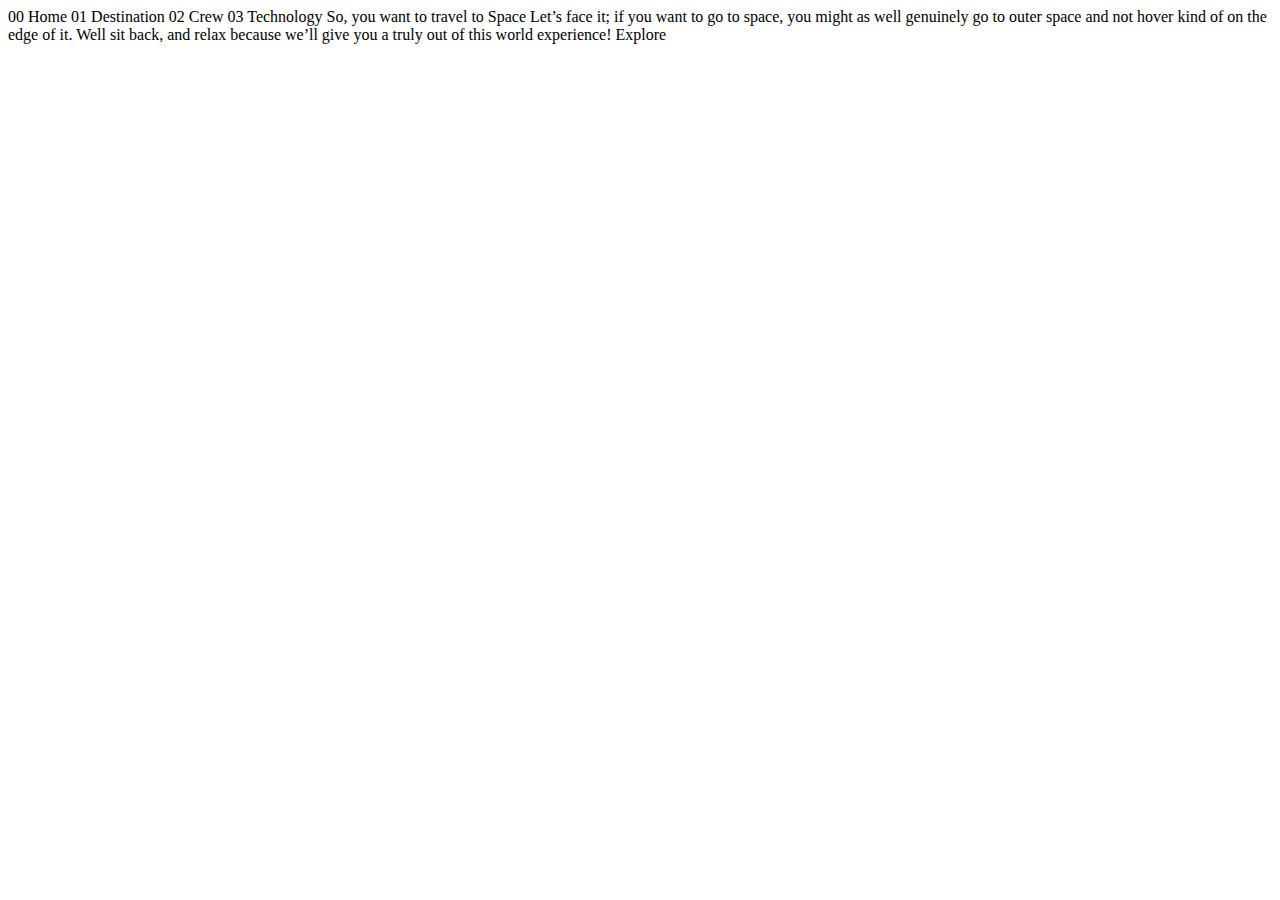
==== starter-code/index.html @ b32cd8b0 "All files added" ====
<!DOCTYPE html>
<html lang="en">
<head>
  <meta charset="UTF-8">
  <meta name="viewport" content="width=device-width, initial-scale=1.0">

  <link rel="icon" type="image/png" sizes="32x32" href="./assets/favicon-32x32.png">
  
  <title>Frontend Mentor | Space tourism website</title>
</head>
<body>

  00 Home
  01 Destination
  02 Crew
  03 Technology

  So, you want to travel to
  Space
  Let’s face it; if you want to go to space, you might as well genuinely go to 
  outer space and not hover kind of on the edge of it. Well sit back, and relax 
  because we’ll give you a truly out of this world experience!

  Explore

</body>
</html>
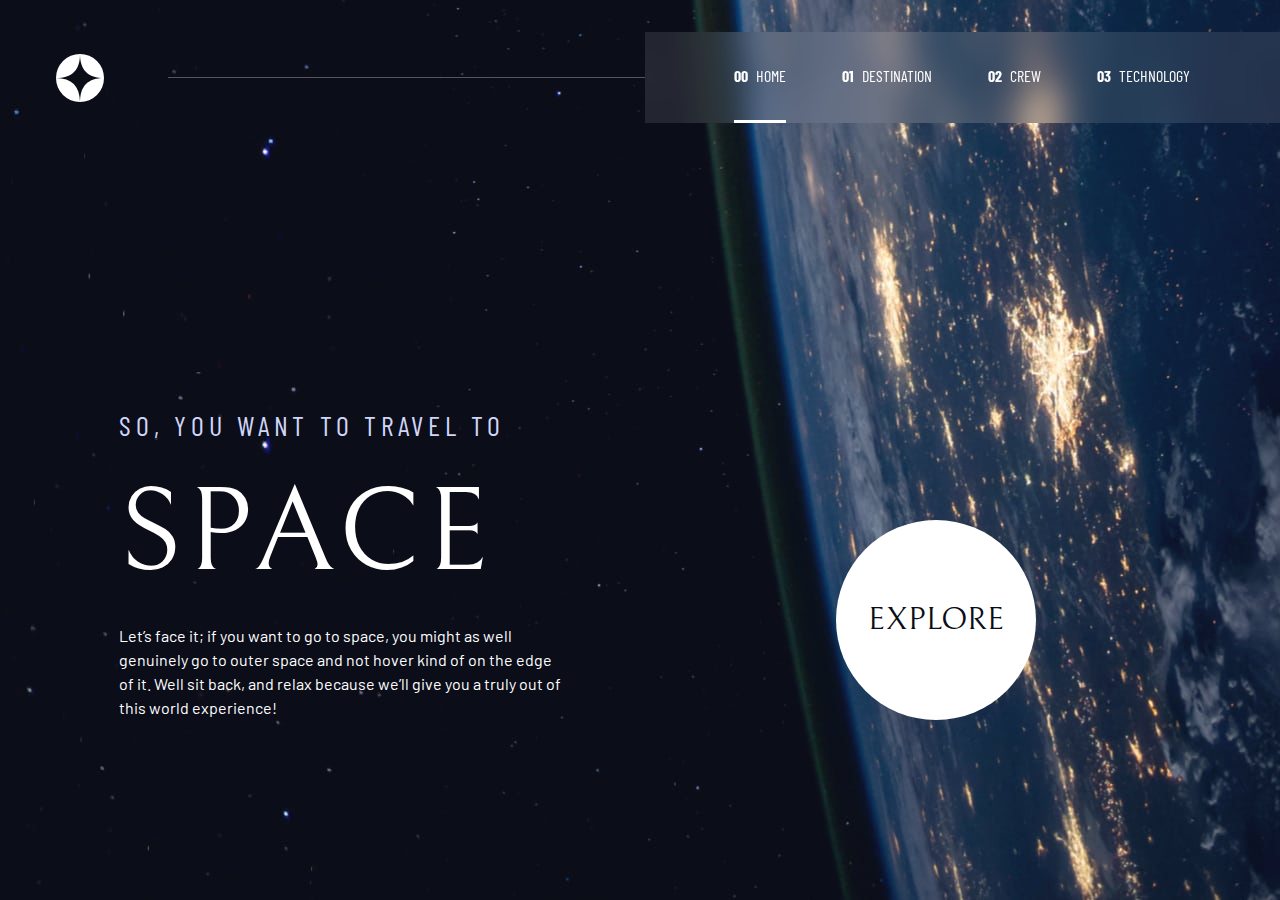
==== commit c70ad32d: "home page finished" ====
--- a/starter-code/index.html
+++ b/starter-code/index.html
@@ -5,23 +5,54 @@
   <meta name="viewport" content="width=device-width, initial-scale=1.0">
 
   <link rel="icon" type="image/png" sizes="32x32" href="./assets/favicon-32x32.png">
+  <!--The Custom CSS-->
+  <link rel="stylesheet" href="index.css">
+
+  <!--The JS file-->
+  <script src="index.js" defer> </script>
   
   <title>Frontend Mentor | Space tourism website</title>
 </head>
-<body>
+<body class="home">
 
-  00 Home
-  01 Destination
-  02 Crew
-  03 Technology
+<header class="primary-header flex">
 
-  So, you want to travel to
-  Space
-  Let’s face it; if you want to go to space, you might as well genuinely go to 
-  outer space and not hover kind of on the edge of it. Well sit back, and relax 
-  because we’ll give you a truly out of this world experience!
+  <div><img src="./assets/shared/logo.svg" alt="logo" class="logo"></div>
 
-  Explore
+  <button class="mobile-nav-button"><span class="sr-only">Menu</span></button>
+
+  <nav>
+    <ul data-visible="false" class="primary-navigation underline-indicators flex">
+      <li class="active">
+        <a href="index.html"></a><span>00</span>Home</a></li>
+      <li>
+        <a href="destination-europa.html"></a><span>01</span>Destination</a></li>
+      <li>
+        <a href="crew-commander.html"></a><span>02</span>Crew</a></li>
+      <li>
+        <a href="technology-capsule.html"></a><span>03</span>Technology</a></li>
+    </ul>
+  </nav>
+</header>
+
+
+<div class="grid-container grid-container--home">
+  
+  <div>
+    <h1 class="txt-blue ff-sans-cond fs-500 letter-spacing-1 uppercase">
+      So, you want to travel to <span class=" txt-white ff-serif fs-900 uppercase d-block">Space</span>
+    </h1>
+    <p class="txt-white">
+      Let’s face it; if you want to go to space, you might as well genuinely go to
+      outer space and not hover kind of on the edge of it. Well sit back, and relax
+      because we’ll give you a truly out of this world experience!
+    </p>
+  </div>
+  
+  <div>
+    <a href="" class="large-button uppercase ff-serif txt-dark bg-white">Explore</a>
+  </div>
+</div>
 
 </body>
 </html>--- a/starter-code/index.css
+++ b/starter-code/index.css
@@ -0,0 +1,462 @@
+/*-----------------*/
+/*Font Import      */
+/*-----------------*/
+@import url('https://fonts.googleapis.com/css2?family=Barlow&family=Barlow+Condensed&family=Bellefair&display=swap');
+
+/*-----------------*/
+/*Custom Properties*/
+/*-----------------*/
+:root{
+    /*Colors*/
+    --clr-dark: 11, 13, 23;
+    --clr-white: 255, 255, 255;
+    --clr-lightblue: 208, 214, 248;
+
+    /*Font-size*/
+    --fs-900: clamp(5rem, 8vw + 1rem, 9.375rem);
+    --fs-800: 3.5rem;
+    --fs-700: 1.5rem;
+    --fs-600: 1rem;
+    --fs-500: 1.75rem;
+    --fs-400: 0.9375rem;
+    --fs-300: 1rem;
+    --fs-200: 0.875rem;
+
+    /*Font-family*/
+    --ff-serif: "Bellefair", serif;
+    --ff-sans-cond: "Barlow Condensed", sans-serif;
+    --ff-sans-normal: "Barlow", sans-serif;
+}
+
+    @media (min-width: 35rem){
+        :root{
+            --fs-800: 5rem;
+            --fs-700: 2.5rem;
+            --fs-600: 1.5rem;
+            --fs-400: 1rem;
+        }
+
+    }
+    
+    @media (min-width: 45rem){
+        :root{
+            --fs-800: 6.25rem;
+            --fs-700: 3.5rem;
+            --fs-600: 2rem;
+            --fs-400: 1.125rem;
+        }
+
+
+
+    }
+
+/*-----------------*/
+/*Reset            */
+/*-----------------*/
+
+/*box-sizing*/
+*,
+*::before,
+*::after {
+    box-sizing: border-box;
+}
+
+/*margin*/
+body,
+h1,
+h2,
+h3,
+h4,
+h5,
+p,
+picture{
+    margin: 0;
+}
+
+/*font-weight*/
+h1,
+h2,
+h3,
+h4,
+h5,
+p{
+    font-weight: 400;
+}
+
+/*body*/
+body{
+    line-height: 1.5;
+    min-height: 100vh;
+    font-family: var(--ff-sans-normal);
+    font-size: var(--fs-300);
+    color: rgb(var(--clr-dark));
+
+    display: grid;
+    grid-template-rows: min-content 1fr;
+}
+
+/*make images easy to work with*/
+img{
+    max-width: 100%;
+    display: block;
+}
+
+/*make form elements easy to work with*/
+input,
+button,
+textarea,
+select{
+    font: inherit;
+}
+
+/*Add a default margin to section*/
+section {margin-top: 2rem;}
+
+
+/*-----------------*/
+/*Utility classes  */
+/*-----------------*/
+
+/*This classes are very useful to not repeat the same property everytime*/
+
+/*Layout*/
+.flex{
+    display: flex;
+    gap: var(--gap,1rem);
+}
+
+.grid{
+    display: grid;
+    gap: var(--gap,1rem);
+}
+
+.d-block{
+    display: block;
+}
+
+.container{
+    padding-inline: 2em;
+    margin-inline: auto;
+    max-width: 80rem;
+}
+
+.grid-container{
+    display: grid;
+    text-align: center;
+    padding-inline: 1rem;
+    place-items: center;
+}
+
+.grid-container *{
+    max-width: 50ch;
+}
+
+@media (min-width: 45em){
+    .grid-container {
+        text-align: left;
+        column-gap: 2rem;
+        grid-template-columns: minmax(1rem, 1fr) repeat(2, minmax(0, 40rem)) minmax(1rem, 1fr);
+    }
+
+    .grid-container>*:first-child{
+        grid-column: 2;
+    }
+
+    .grid-container>*:last-child{
+        grid-column: 3;
+    }
+
+    .grid-container--home{
+        padding-bottom: max(6rem, 20vh);
+        align-items: end;
+    }
+}
+
+.flow > *:where(:not(:first-child)){
+    margin-top: var(--flow-space, 1rem);
+}
+
+.sr-only {
+    position: absolute; 
+    width: 1px;
+    height: 1px;
+    padding: 0;
+    margin: -1px; 
+    overflow: hidden;
+    clip: rect(0, 0, 0, 0);
+    white-space: nowrap; /* added line */
+    border: 0;
+  }
+
+/*Colors*/
+.txt-dark {color: rgb(var(--clr-dark));}
+.txt-blue {color: rgb(var(--clr-lightblue));}
+.txt-white{ color: rgb(var(--clr-white));}
+
+.bg-dark {background-color: rgb(var(--clr-dark));}
+.bg-blue {background-color: rgb(var(--clr-lightblue));}
+.bg-white {background-color: rgb(var(--clr-white));}
+
+/*Typography*/
+
+.ff-serif {font-family: var(--ff-serif);}
+.ff-sans-cond {font-family: var(--ff-sans-cond);}
+.ff-sans-normal {font-family: var(--ff-sans-normal);}
+
+.letter-spacing-1 {letter-spacing: 4.75px;}
+.letter-spacing-2 {letter-spacing: 2.7px;}
+.letter-spacing-3 {letter-spacing: 2.35px;}
+
+.uppercase {text-transform: uppercase;}
+
+.fs-900 {font-size: var(--fs-900);}
+.fs-800 {font-size: var(--fs-800);}
+.fs-700 {font-size: var(--fs-700);}
+.fs-600 {font-size: var(--fs-600);}
+.fs-500 {font-size: var(--fs-500);}
+.fs-400 {font-size: var(--fs-400);}
+.fs-300 {font-size: var(--fs-300);}
+.fs-200 {font-size: var(--fs-200);}
+
+/*Code*/
+
+#colors {grid-template:1fr 4fr/1fr 1fr 1fr;}
+#colors h2 {grid-area: 1/1/2/4;}
+
+.numbered-title {
+    font-family: var(--ff-sans-cond);
+    font-size: var(--fs-500);
+    text-transform: uppercase;
+    color: rgb(var(--clr-white));
+    letter-spacing: 4.72px;
+}
+
+.numbered-title span{
+    font-weight: bold;
+    color: rgb(var(--clr-white),0.25);
+    margin-right: 0.5em;
+}
+
+/*-----------------*/
+/*Components       */
+/*-----------------*/
+
+.large-button{
+    border: none;
+    border-radius: 50%;
+    font-size: 2rem;
+    position: relative;
+    z-index: 1;
+    place-items: center; /*This is a shortcut to justify-content and align-items. Very useful.*/
+    display: inline-flex;
+    text-decoration: none;
+    padding: 0 2rem;
+    aspect-ratio: 1/1; /*This is weasome. Allows you to make the div proportional automaticaly*/
+}
+
+.large-button::after{
+    content: '';
+    position: absolute;
+    left: 0;
+    z-index: -1;
+    width: 100%;
+    height: 100%;
+    background-color: rgb(var(--clr-white),0.15);
+    border-radius: 50%;
+    opacity: 0;
+    transition: opacity 500ms linear,transform 750ms ease-in-out;
+}
+
+.large-button:hover::after,
+.large-button:focus::after{
+    transform:scale(1.5);
+    opacity: 1;
+}
+
+/*Primary Menu*/
+
+.logo{ margin: 1.5rem clamp(1.5rem, 5vw, 3.5rem);}
+
+.primary-header {
+    justify-content: space-between;
+    align-items: center;
+}
+
+.primary-navigation{
+    --gap: clamp(1.5rem, 5vw, 3.5rem);
+    --underline-padding: 2em;
+    list-style: none;
+    padding: 0;
+    padding-inline: clamp(3.5rem, 7vw, 7rem);
+    margin: 0;
+    background-color: rgb(var(--clr-dark),0.95);
+}
+
+.primary-navigation a{
+    text-decoration: none;
+    color: inherit;
+}
+
+.primary-navigation span{
+    margin-right: .5rem;
+    font-weight: 700;
+}
+
+@supports(backdrop-filter: blur(1rem)){
+    .primary-navigation{
+        background-color: rgb(var(--clr-white),0.1);
+        backdrop-filter: blur(1rem);
+    }
+}
+
+.mobile-nav-button {
+    display: none;
+}
+
+@media (min-width: 35em) and (max-width: 44.999em){
+    .primary-navigation span{
+        display: none;
+    }
+}
+
+@media (min-width: 45em){
+    .primary-navigation{
+        margin-block: 2rem;
+    }
+
+    .primary-header::after{
+        content: '';
+        display: block;
+        position: relative;
+        margin-inline: 2.5rem -2.5rem;
+        height: 1px;
+        width: 100%;
+        background-color:rgb(var(--clr-white), .3);
+        order: 1;
+    }
+
+    nav{order: 2;}
+
+}
+
+@media(max-width: 35em){
+
+    .primary-navigation{
+        --gap: 0;
+        --underline-padding: .7em;
+        list-style: none;
+        margin: 0;
+        flex-direction: column;
+        position: fixed;
+        z-index: 1000;
+        inset: 0 0 0 30%;
+        padding: min(20rem, 15vh) 2rem;
+        transform: translateX(100%);
+        transition: transform 450ms ease-in-out;
+    }
+
+    .primary-navigation[data-visible="true"] {transform: translateX(0);}
+
+    .primary-navigation.underline-indicators>.active {border-color: transparent;}
+
+    .mobile-nav-button {
+        display: block;
+        position: absolute;
+        right: 1rem;
+        top: 2rem;
+        z-index: 1500;
+        width: 1.5rem;
+        aspect-ratio: 1;
+        border: none;
+        background-color: transparent;
+        background-image: url(./assets/shared/icon-hamburger.svg);
+        background-repeat: no-repeat;
+    }
+
+}
+
+
+.primary-navigation>*{
+    font-family: var(--ff-sans-cond);
+    color: rgb(var(--clr-white));
+    text-transform: uppercase;
+}
+
+.underline-indicators>*{
+    padding: var(--underline-padding,1em) 0;
+    border: 0;
+    border-bottom: .2em solid rgb(var(--clr-white),0);
+}
+
+.underline-indicators>*:hover{
+    cursor: pointer;
+    border-color: rgb(var(--clr-white),.5);
+}
+
+.underline-indicators > .active,
+.tab-list>[aria-selected="true"]{
+    border-color: rgb(var(--clr-white),1);
+    color: rgb(var(--clr-white));
+}
+
+
+
+.tab-list{--gap: 2rem;}
+
+.tab-list>*{background-color: transparent;}
+
+.dot-indicators > *{
+    border: none;
+    border-radius: 50%;
+    height: 1rem;
+    aspect-ratio: 1/1;
+    background-color: rgb(var(--clr-white),.25);
+}
+
+.dot-indicators > *:hover {background-color: rgb(var(--clr-white),.6);}
+
+.dot-indicators > [aria-selected="true"] { background-color: rgb(var(--clr-white),1);}
+
+.number-indicators>*{
+    border: 1px solid rgb(var(--clr-white), .5);
+    border-radius: 50%;
+    width: 2rem;
+    aspect-ratio: 1/1;
+    background-color: transparent;
+}
+
+.number-indicators>[aria-selected="true"]{
+    color: rgb(var(--clr-dark));
+    background-color: rgb(var(--clr-white));
+}
+
+.number-indicators>*:hover {border-color: rgb(var(--clr-white), 1);}
+
+/*-------------------------*/
+/*Page specific background */
+/*-------------------------*/
+
+body{
+    background-size: cover;
+    background-position: bottom center;
+}
+
+.home{
+    background-image: url(./assets/home/background-home-mobile.jpg);
+}
+
+@media (min-width: 35em){
+    .home{
+        background-position: center center;
+        background-image: url(./assets/home/background-home-tablet.jpg);
+    }
+}
+
+@media (min-width: 45em){
+    .home{
+        background-image: url(./assets/home/background-home-desktop.jpg);
+    }
+}
+
+
+
